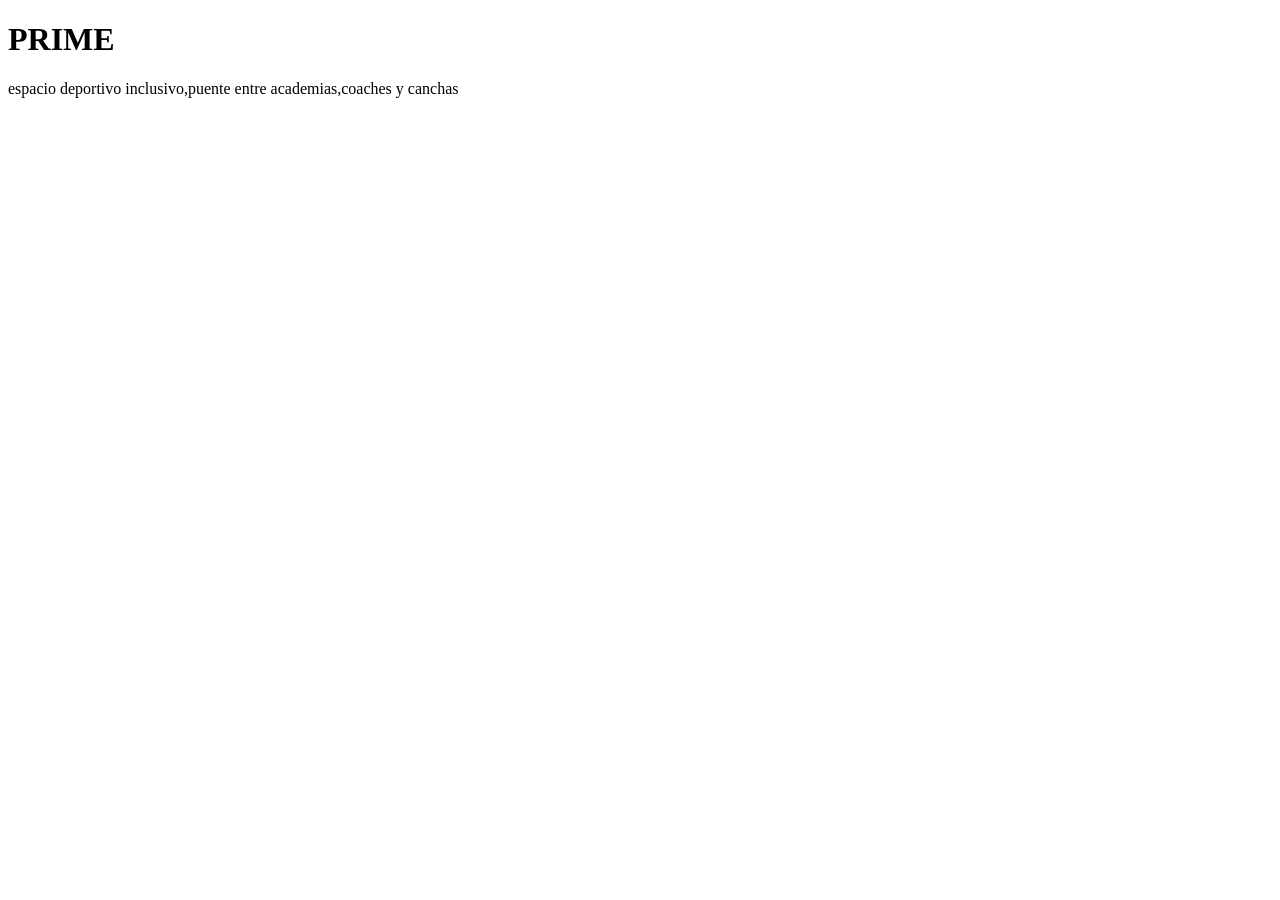
==== index.html @ de61f991 "Add files via upload" ====
<!DOCTYPE html>
<html lang="es">
    <head>
        <meta charset="UTF-8">
        <meta name="viewport" content="width=device-width.initial-escale=1.0">
        <title>PRIME </title>
        
    </head>
    <body>
        <h1>PRIME</h1>
        <p>espacio deportivo inclusivo,puente entre academias,coaches y canchas</p>
    </body>
</html>
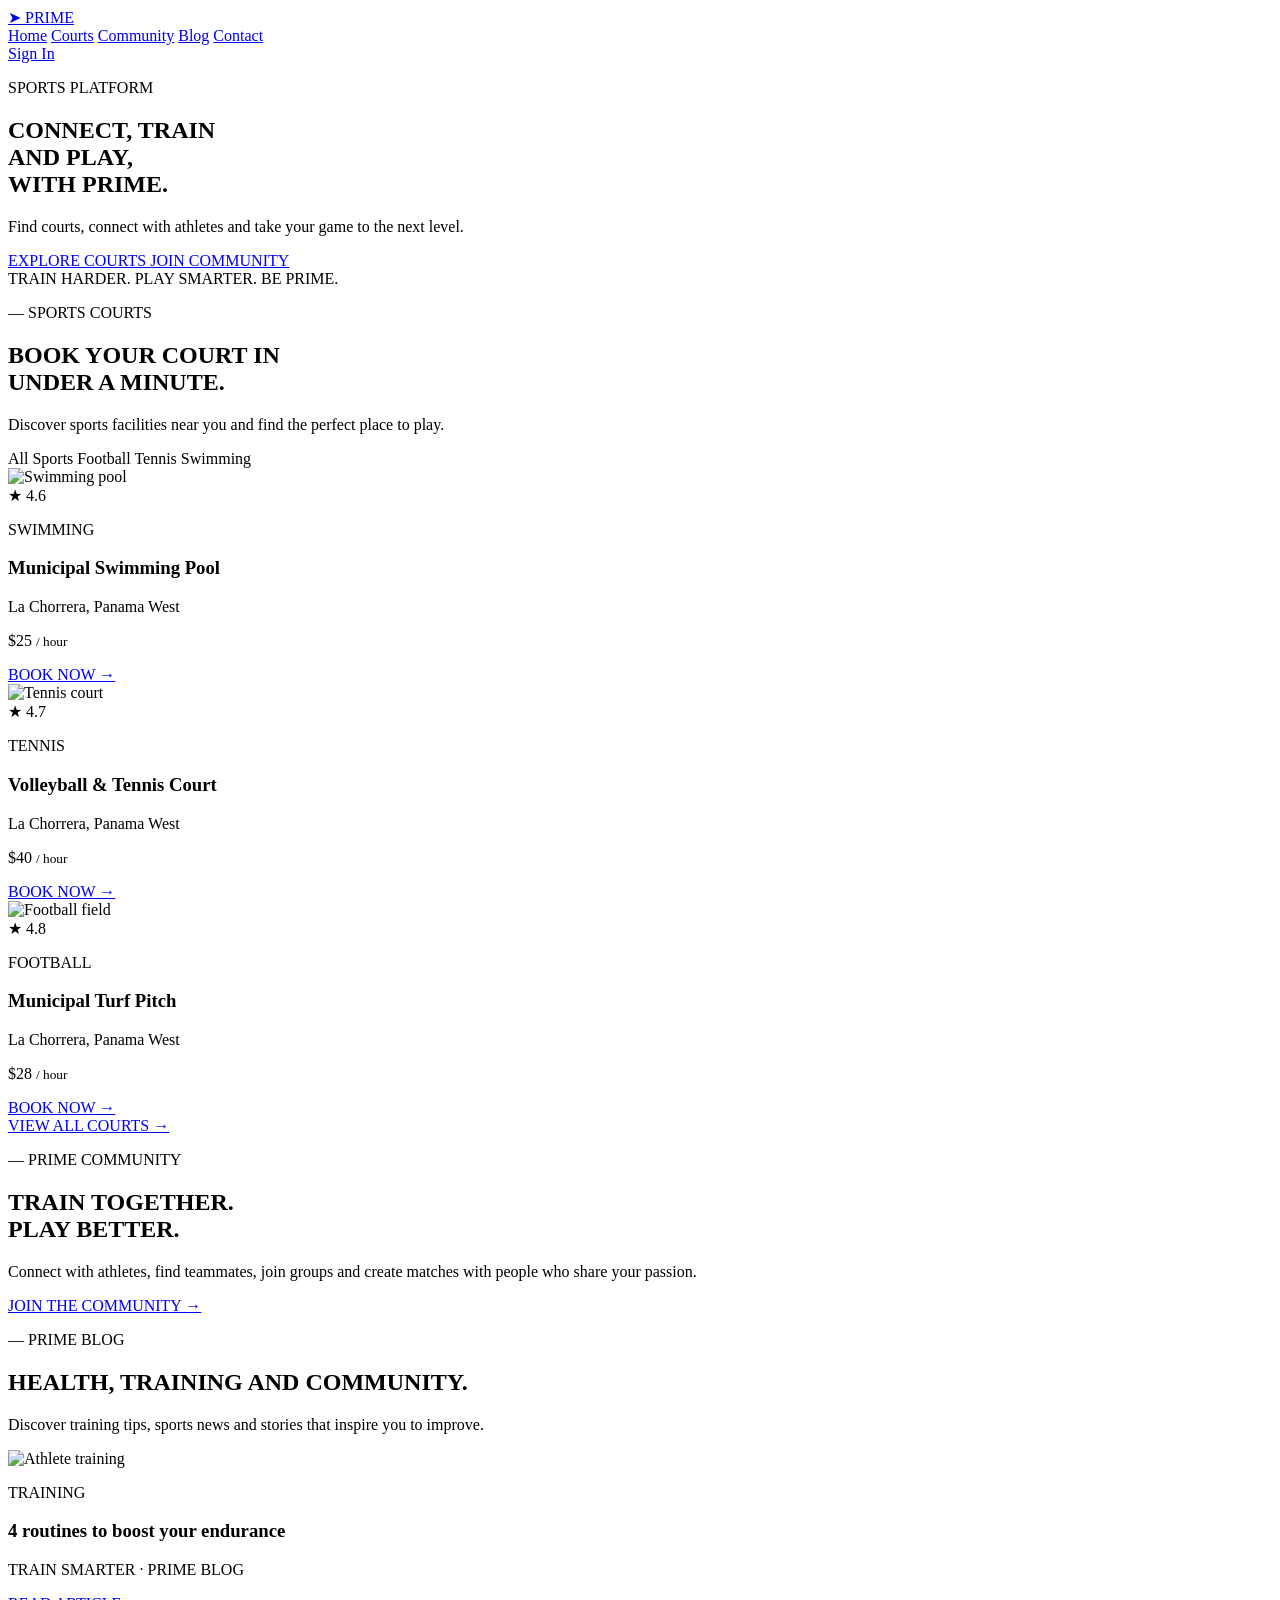
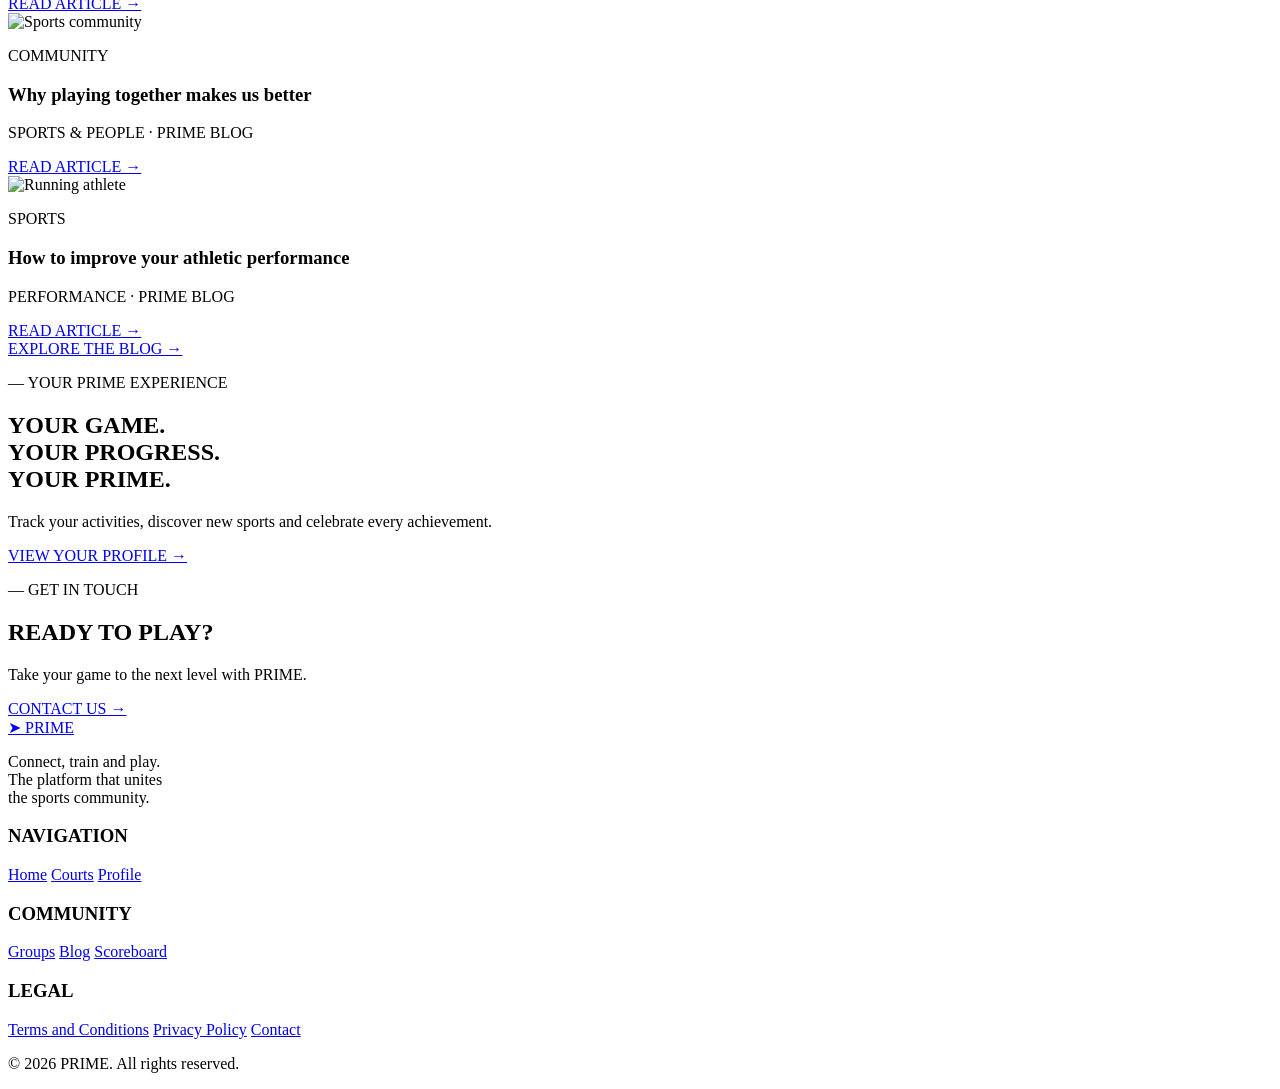
==== commit 1de630ff: "si nosre" ====
--- a/index.html
+++ b/index.html
@@ -1,13 +1,296 @@
+
 <!DOCTYPE html>
-<html lang="es">
-    <head>
-        <meta charset="UTF-8">
-        <meta name="viewport" content="width=device-width.initial-escale=1.0">
-        <title>PRIME </title>
-        
-    </head>
-    <body>
-        <h1>PRIME</h1>
-        <p>espacio deportivo inclusivo,puente entre academias,coaches y canchas</p>
-    </body>
-</html>+<html lang="en">
+<head>
+    <meta charset="UTF-8">
+    <meta name="viewport" content="width=device-width, initial-scale=1.0">
+    <title>PRIME | Sports Platform</title>
+    <link rel="stylesheet" href="styles.css">
+</head>
+
+<body>
+
+    <!-- HEADER -->
+    <header class="header">
+        <a href="#home" class="logo">
+            <span class="logo-symbol">➤</span>
+            PRIME
+        </a>
+
+        <nav class="navigation">
+            <a href="#home" class="active">Home</a>
+            <a href="#courts">Courts</a>
+            <a href="#community">Community</a>
+            <a href="#blog">Blog</a>
+            <a href="#contact">Contact</a>
+        </nav>
+
+        <a href="signin.html" class="signin">Sign In</a>
+    </header>
+
+    <main>
+
+        <!-- HERO -->
+        <section class="hero" id="home">
+            <div class="hero-content">
+
+                <p class="eyebrow">SPORTS PLATFORM</p>
+
+                <h1>
+                    CONNECT, TRAIN<br>
+                    AND PLAY,<br>
+                    WITH <span>PRIME.</span>
+                </h1>
+
+                <p class="hero-description">
+                    Find courts, connect with athletes and take
+                    your game to the next level.
+                </p>
+
+                <div class="hero-buttons">
+                    <a href="#courts" class="button orange-button">
+                        EXPLORE COURTS
+                    </a>
+
+                    <a href="#community" class="button outline-button">
+                        JOIN COMMUNITY
+                    </a>
+                </div>
+
+            </div>
+
+            <div class="hero-bottom">
+                <span>TRAIN HARDER.</span>
+                <span>PLAY SMARTER.</span>
+                <span>BE PRIME.</span>
+            </div>
+        </section>
+
+        <!-- COURTS -->
+        <section class="courts section" id="courts">
+
+            <div class="section-heading">
+                <p class="eyebrow">— SPORTS COURTS</p>
+                <h2>BOOK YOUR COURT IN<br>UNDER A MINUTE.</h2>
+                <p class="section-description">
+                    Discover sports facilities near you and find
+                    the perfect place to play.
+                </p>
+            </div>
+
+            <div class="filter">
+                <span>All Sports</span>
+                <span>Football</span>
+                <span>Tennis</span>
+                <span>Swimming</span>
+            </div>
+
+            <div class="court-grid">
+
+                <article class="court-card">
+                    <img
+                        src="https://images.unsplash.com/photo-1530549387789-4c1017266635?w=700"
+                        alt="Swimming pool">
+                    <div class="court-info">
+                        <span class="rating">★ 4.6</span>
+                        <p class="category">SWIMMING</p>
+                        <h3>Municipal Swimming Pool</h3>
+                        <p class="location">La Chorrera, Panama West</p>
+                        <p class="price">$25 <small>/ hour</small></p>
+                        <a href="#contact" class="card-button">BOOK NOW →</a>
+                    </div>
+                </article>
+
+                <article class="court-card">
+                    <img
+                        src="https://images.unsplash.com/photo-1622279457486-62dcc4a431d6?w=700"
+                        alt="Tennis court">
+                    <div class="court-info">
+                        <span class="rating">★ 4.7</span>
+                        <p class="category">TENNIS</p>
+                        <h3>Volleyball & Tennis Court</h3>
+                        <p class="location">La Chorrera, Panama West</p>
+                        <p class="price">$40 <small>/ hour</small></p>
+                        <a href="#contact" class="card-button">BOOK NOW →</a>
+                    </div>
+                </article>
+
+                <article class="court-card">
+                    <img
+                        src="https://images.unsplash.com/photo-1522778119026-d647f0596c20?w=700"
+                        alt="Football field">
+                    <div class="court-info">
+                        <span class="rating">★ 4.8</span>
+                        <p class="category">FOOTBALL</p>
+                        <h3>Municipal Turf Pitch</h3>
+                        <p class="location">La Chorrera, Panama West</p>
+                        <p class="price">$28 <small>/ hour</small></p>
+                        <a href="#contact" class="card-button">BOOK NOW →</a>
+                    </div>
+                </article>
+
+            </div>
+
+            <div class="center-button">
+                <a href="courts.html" class="button dark-button">
+                    VIEW ALL COURTS →
+                </a>
+            </div>
+
+        </section>
+
+        <!-- COMMUNITY -->
+        <section class="community" id="community">
+            <div class="community-content">
+                <p class="eyebrow">— PRIME COMMUNITY</p>
+
+                <h2>TRAIN TOGETHER.<br>
+                    <span>PLAY BETTER.</span>
+                </h2>
+
+                <p>
+                    Connect with athletes, find teammates,
+                    join groups and create matches with
+                    people who share your passion.
+                </p>
+
+                <a href="community.html" class="button orange-button">
+                    JOIN THE COMMUNITY →
+                </a>
+            </div>
+        </section>
+
+        <!-- BLOG -->
+        <section class="blog section" id="blog">
+
+            <div class="section-heading blog-heading">
+                <p class="eyebrow">— PRIME BLOG</p>
+                <h2>HEALTH, TRAINING AND COMMUNITY.</h2>
+                <p class="section-description">
+                    Discover training tips, sports news and
+                    stories that inspire you to improve.
+                </p>
+            </div>
+
+            <div class="blog-grid">
+
+                <article class="blog-card">
+                    <img
+                        src="https://images.unsplash.com/photo-1517836357463-d25dfeac3438?w=800"
+                        alt="Athlete training">
+                    <div class="blog-info">
+                        <p class="category">TRAINING</p>
+                        <h3>4 routines to boost your endurance</h3>
+                        <p class="blog-date">TRAIN SMARTER · PRIME BLOG</p>
+                        <a href="blog.html">READ ARTICLE →</a>
+                    </div>
+                </article>
+
+                <article class="blog-card">
+                    <img
+                        src="https://images.unsplash.com/photo-1529156069898-49953e39b3ac?w=800"
+                        alt="Sports community">
+                    <div class="blog-info">
+                        <p class="category">COMMUNITY</p>
+                        <h3>Why playing together makes us better</h3>
+                        <p class="blog-date">SPORTS & PEOPLE · PRIME BLOG</p>
+                        <a href="blog.html">READ ARTICLE →</a>
+                    </div>
+                </article>
+
+                <article class="blog-card">
+                    <img
+                        src="https://images.unsplash.com/photo-1461896836934-ffe607ba8211?w=800"
+                        alt="Running athlete">
+                    <div class="blog-info">
+                        <p class="category">SPORTS</p>
+                        <h3>How to improve your athletic performance</h3>
+                        <p class="blog-date">PERFORMANCE · PRIME BLOG</p>
+                        <a href="blog.html">READ ARTICLE →</a>
+                    </div>
+                </article>
+
+            </div>
+
+            <div class="center-button">
+                <a href="blog.html" class="button dark-button">
+                    EXPLORE THE BLOG →
+                </a>
+            </div>
+
+        </section>
+
+        <!-- PROFILE / CALL TO ACTION -->
+        <section class="profile">
+            <div class="profile-content">
+                <p class="eyebrow">— YOUR PRIME EXPERIENCE</p>
+                <h2>YOUR GAME.<br>
+                    YOUR PROGRESS.<br>
+                    <span>YOUR PRIME.</span>
+                </h2>
+                <p>
+                    Track your activities, discover new sports
+                    and celebrate every achievement.
+                </p>
+                <a href="profile.html" class="button orange-button">
+                    VIEW YOUR PROFILE →
+                </a>
+            </div>
+        </section>
+
+        <!-- CONTACT -->
+        <section class="contact section" id="contact">
+            <p class="eyebrow">— GET IN TOUCH</p>
+            <h2>READY TO PLAY?</h2>
+            <p>Take your game to the next level with PRIME.</p>
+            <a href="contact.html" class="button orange-button">
+                CONTACT US →
+            </a>
+        </section>
+
+    </main>
+
+    <!-- FOOTER -->
+    <footer class="footer">
+
+        <div class="footer-brand">
+            <a href="#home" class="logo">
+                <span class="logo-symbol">➤</span>
+                PRIME
+            </a>
+            <p>
+                Connect, train and play.<br>
+                The platform that unites<br>
+                the sports community.
+            </p>
+        </div>
+
+        <div class="footer-links">
+            <h3>NAVIGATION</h3>
+            <a href="#home">Home</a>
+            <a href="courts.html">Courts</a>
+            <a href="profile.html">Profile</a>
+        </div>
+
+        <div class="footer-links">
+            <h3>COMMUNITY</h3>
+            <a href="community.html">Groups</a>
+            <a href="blog.html">Blog</a>
+            <a href="scoreboard.html">Scoreboard</a>
+        </div>
+
+        <div class="footer-links">
+            <h3>LEGAL</h3>
+            <a href="#">Terms and Conditions</a>
+            <a href="#">Privacy Policy</a>
+            <a href="contact.html">Contact</a>
+        </div>
+
+        <div class="footer-bottom">
+            <p>© 2026 PRIME. All rights reserved.</p>
+        </div>
+
+    </footer>
+
+</body>
+</html>
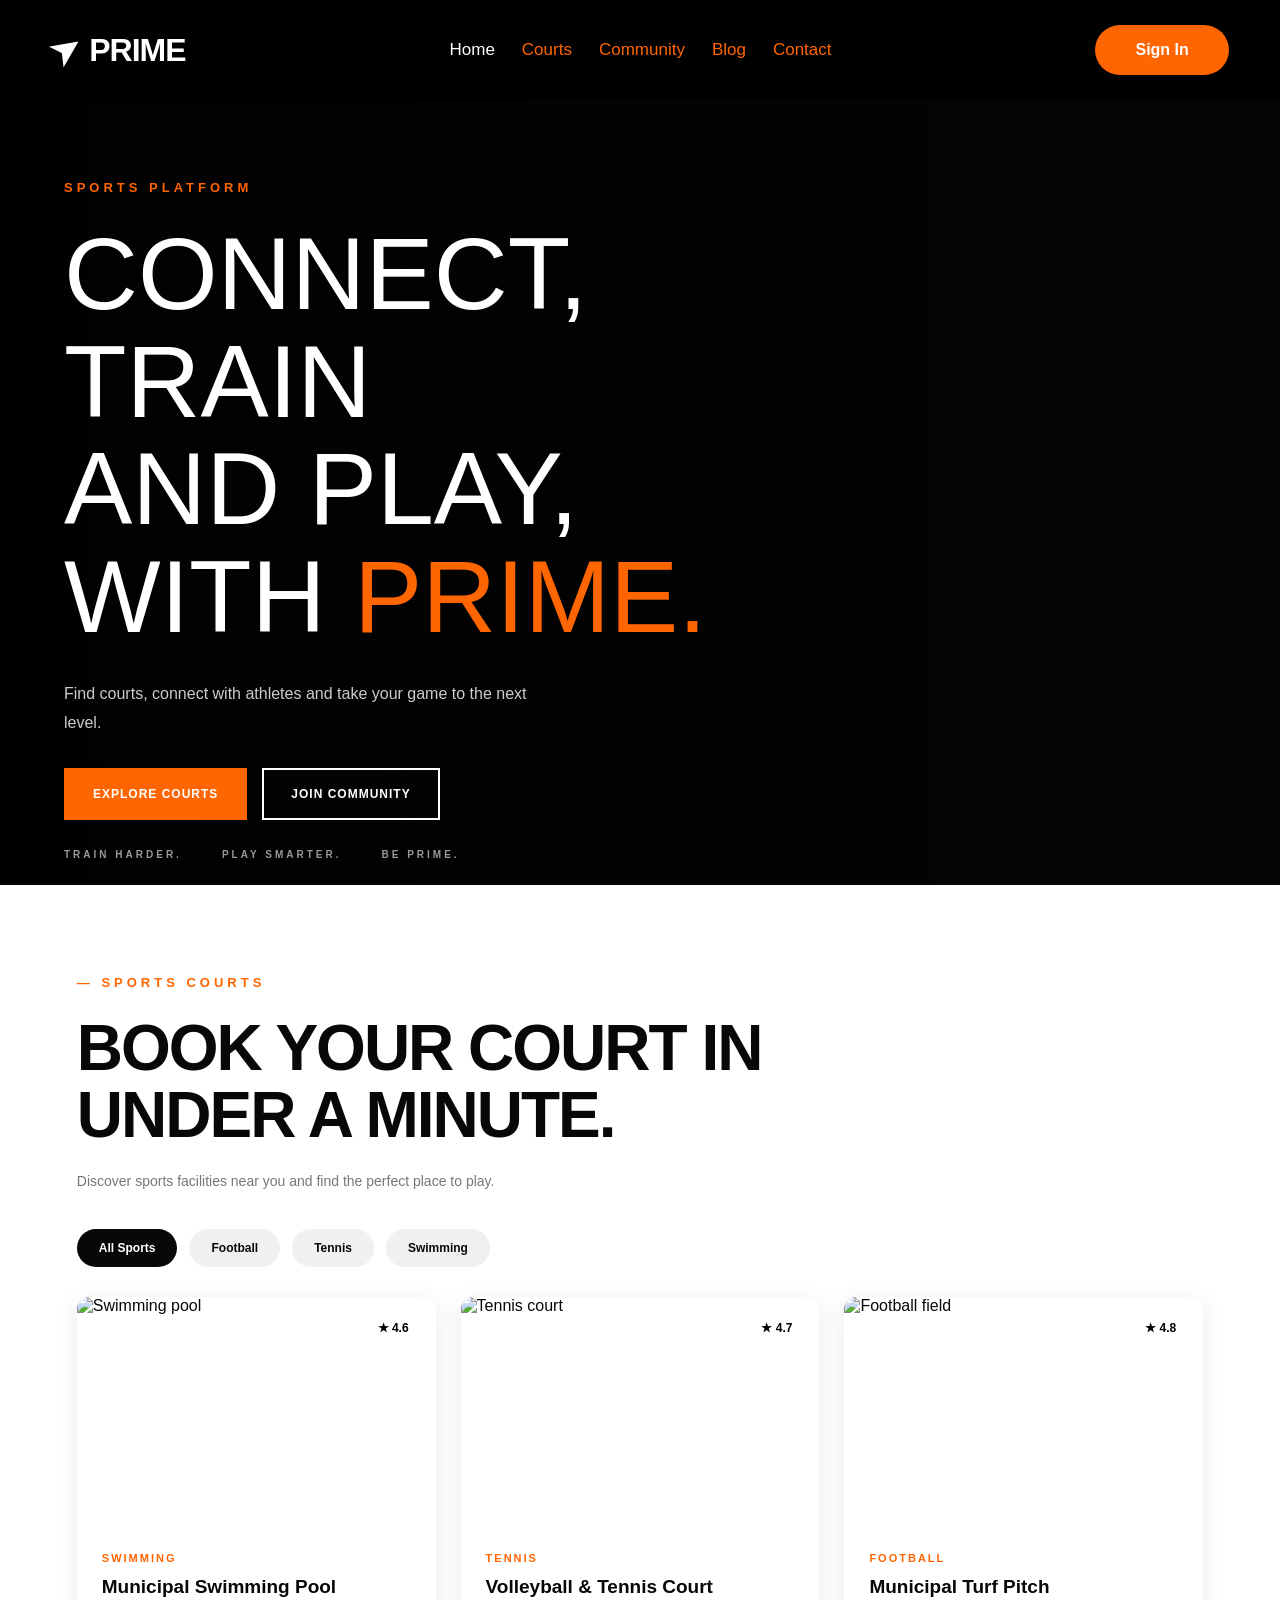
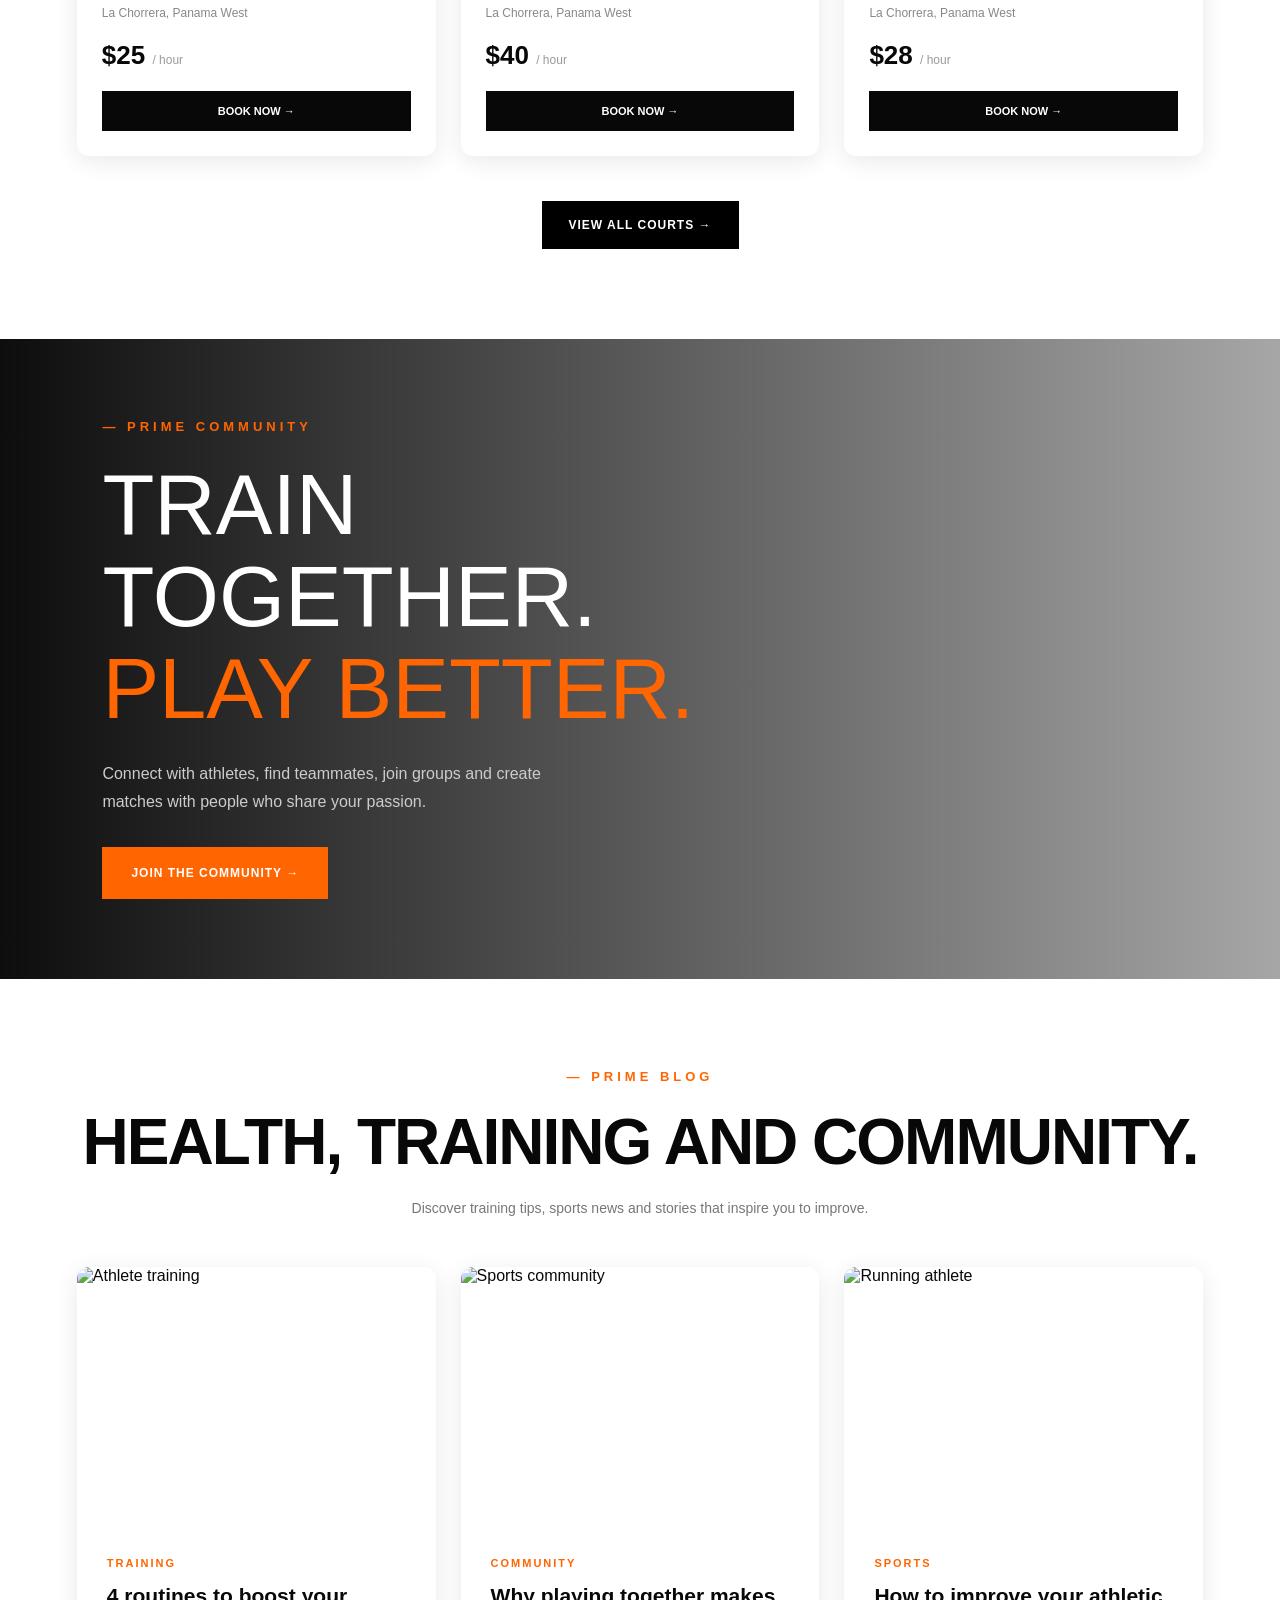
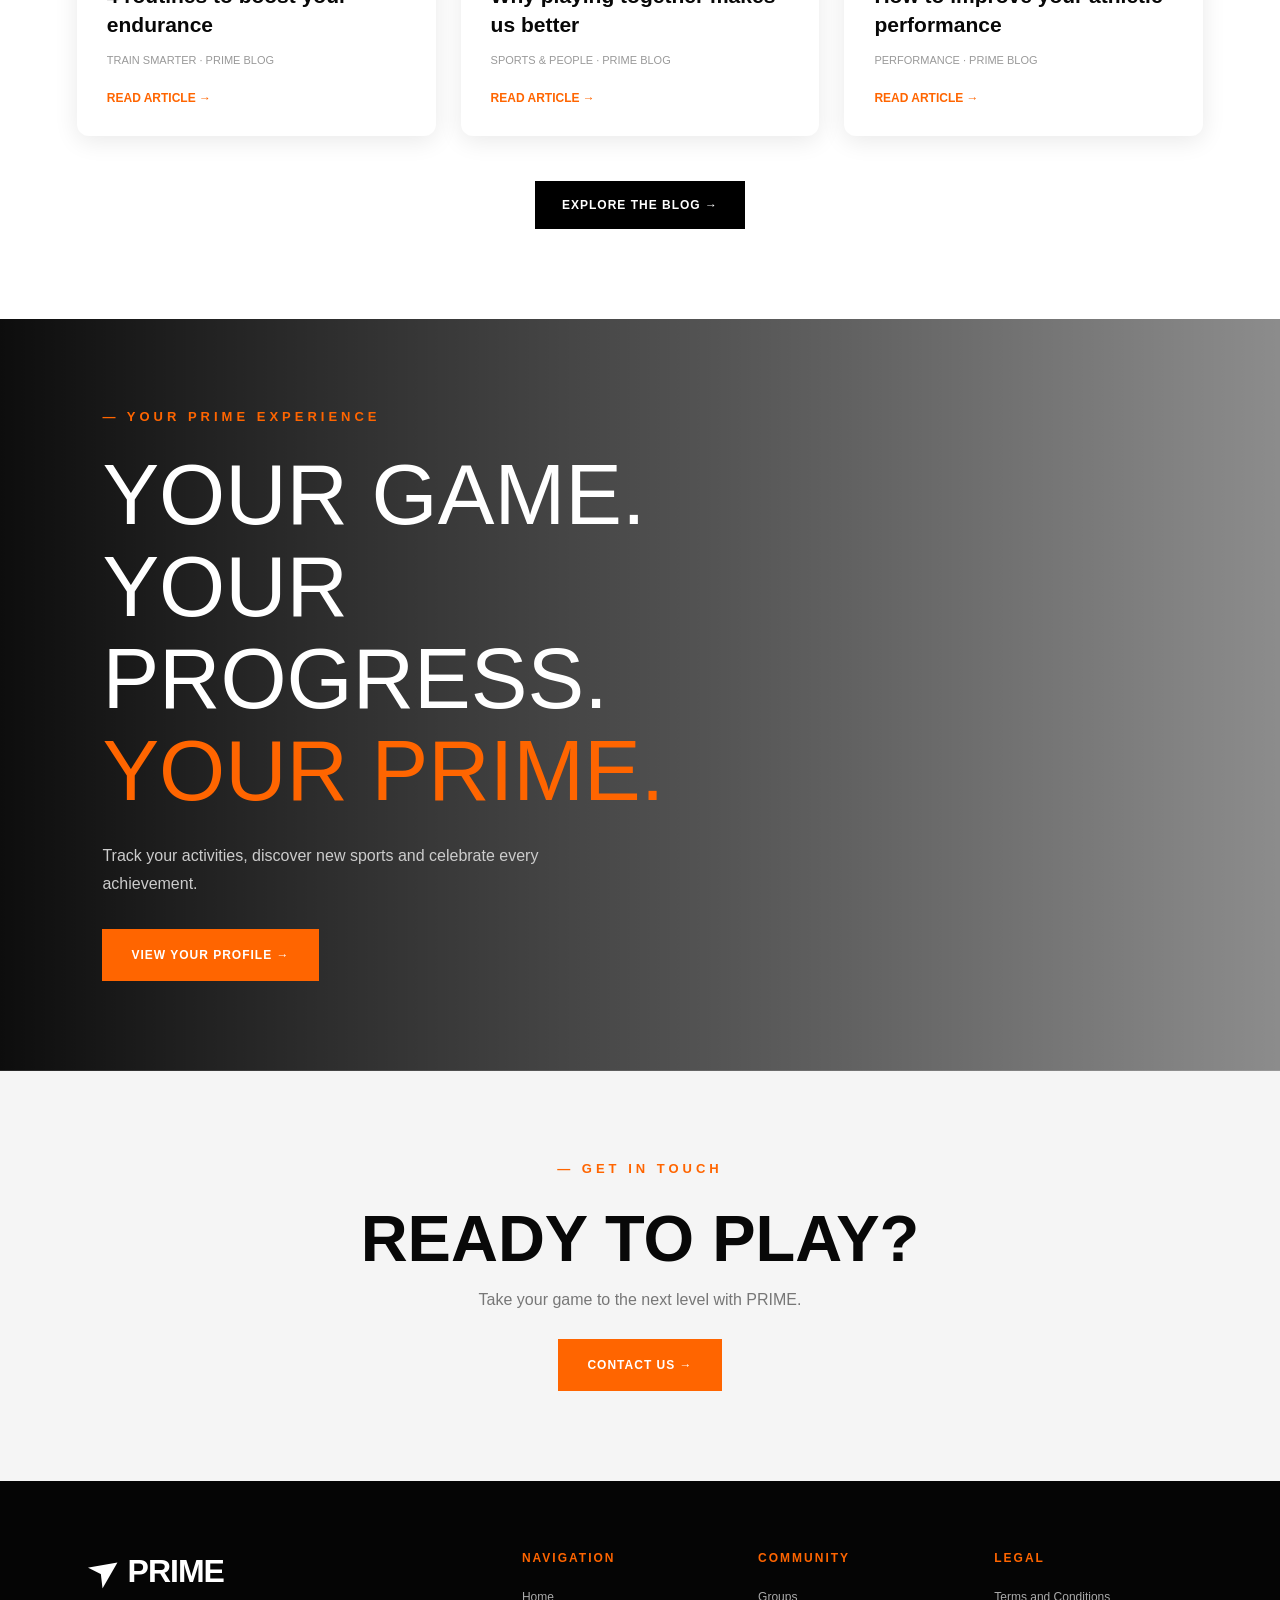
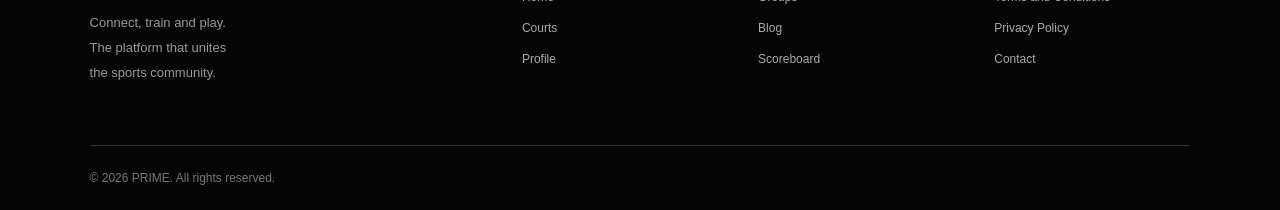
==== commit 9cf9b0d2: "si no" ====
--- a/index.html
+++ b/index.html
@@ -5,7 +5,7 @@
     <meta charset="UTF-8">
     <meta name="viewport" content="width=device-width, initial-scale=1.0">
     <title>PRIME | Sports Platform</title>
-    <link rel="stylesheet" href="styles.css">
+    <link rel="stylesheet" href="style.css">
 </head>
 
 <body>
--- a/style.css
+++ b/style.css
@@ -0,0 +1,672 @@
+
+/* =========================
+   PRIME SPORTS PLATFORM
+========================= */
+
+@import url('https://fonts.googleapis.com/css2?family=Anton&family=Montserrat:wght@400;500;600;700;800;900&display=swap');
+
+:root {
+    --orange: #ff6500;
+    --black: #080808;
+    --white: #ffffff;
+    --gray: #777777;
+}
+
+* {
+    margin: 0;
+    padding: 0;
+    box-sizing: border-box;
+}
+
+html {
+    scroll-behavior: smooth;
+}
+
+body {
+    font-family: 'Montserrat', sans-serif;
+    background: white;
+    color: var(--black);
+    overflow-x: hidden;
+}
+
+a {
+    text-decoration: none;
+}
+
+/* HEADER */
+
+.header {
+    width: 100%;
+    min-height: 100px;
+    background: #000;
+    display: flex;
+    align-items: center;
+    justify-content: space-between;
+    padding: 20px 4%;
+    gap: 25px;
+    position: relative;
+    z-index: 10;
+}
+
+.logo {
+    color: white;
+    font-size: 32px;
+    font-weight: 900;
+    display: flex;
+    align-items: center;
+    gap: 10px;
+    letter-spacing: -1px;
+    white-space: nowrap;
+}
+
+.logo-symbol {
+    color: white;
+    font-size: 35px;
+    transform: rotate(-35deg);
+}
+
+.navigation {
+    display: flex;
+    align-items: center;
+    gap: 27px;
+}
+
+.navigation a {
+    color: var(--orange);
+    font-size: 17px;
+    font-weight: 500;
+    transition: 0.3s;
+}
+
+.navigation a:hover,
+.navigation a.active {
+    color: white;
+}
+
+.signin {
+    background: var(--orange);
+    color: white;
+    padding: 16px 40px;
+    border-radius: 40px;
+    font-weight: 700;
+    transition: 0.3s;
+    white-space: nowrap;
+}
+
+.signin:hover {
+    background: white;
+    color: black;
+}
+
+/* HERO */
+
+.hero {
+    min-height: 720px;
+    background:
+        linear-gradient(
+            90deg,
+            rgba(0,0,0,0.94),
+            rgba(0,0,0,0.72)
+        ),
+        url('https://images.unsplash.com/photo-1461896836934-ffe607ba8211?w=1800');
+    background-position: center;
+    background-size: cover;
+    background-color: #101010;
+    color: white;
+    display: flex;
+    flex-direction: column;
+    justify-content: center;
+    padding: 80px 5% 65px;
+    position: relative;
+}
+
+.hero-content {
+    max-width: 850px;
+}
+
+.eyebrow {
+    color: var(--orange);
+    font-size: 13px;
+    font-weight: 800;
+    letter-spacing: 4px;
+    margin-bottom: 25px;
+}
+
+.hero h1 {
+    font-family: 'Anton', sans-serif;
+    font-size: clamp(65px, 8vw, 115px);
+    line-height: 1.05;
+    font-weight: 400;
+    letter-spacing: 0;
+    margin-bottom: 30px;
+}
+
+.hero h1 span,
+.community h2 span,
+.profile h2 span {
+    color: var(--orange);
+}
+
+.hero-description {
+    max-width: 470px;
+    color: #cccccc;
+    font-size: 16px;
+    line-height: 1.8;
+    margin-bottom: 30px;
+}
+
+.hero-buttons {
+    display: flex;
+    gap: 15px;
+    flex-wrap: wrap;
+}
+
+.button {
+    display: inline-block;
+    padding: 17px 27px;
+    font-size: 12px;
+    font-weight: 800;
+    letter-spacing: 1px;
+    transition: 0.3s;
+}
+
+.orange-button {
+    background: var(--orange);
+    color: white;
+    border: 2px solid var(--orange);
+}
+
+.orange-button:hover {
+    background: white;
+    color: black;
+    border-color: white;
+}
+
+.outline-button {
+    background: transparent;
+    color: white;
+    border: 2px solid white;
+}
+
+.outline-button:hover {
+    background: white;
+    color: black;
+}
+
+.hero-bottom {
+    display: flex;
+    gap: 40px;
+    flex-wrap: wrap;
+    position: absolute;
+    bottom: 25px;
+    left: 5%;
+    color: #999;
+    font-size: 10px;
+    font-weight: 800;
+    letter-spacing: 3px;
+}
+
+/* GENERAL SECTIONS */
+
+.section {
+    padding: 90px 6%;
+}
+
+.section-heading {
+    margin-bottom: 35px;
+}
+
+.section-heading h2 {
+    font-size: clamp(35px, 5vw, 65px);
+    font-weight: 900;
+    line-height: 1.05;
+    letter-spacing: -2px;
+    margin-bottom: 20px;
+}
+
+.section-description {
+    color: var(--gray);
+    font-size: 14px;
+    line-height: 1.8;
+    max-width: 550px;
+}
+
+/* COURTS */
+
+.courts {
+    background: #fff;
+}
+
+.filter {
+    display: flex;
+    gap: 12px;
+    flex-wrap: wrap;
+    margin-bottom: 30px;
+}
+
+.filter span {
+    padding: 12px 22px;
+    background: #f0f0f0;
+    border-radius: 30px;
+    font-size: 12px;
+    font-weight: 700;
+    cursor: pointer;
+}
+
+.filter span:first-child {
+    background: var(--black);
+    color: white;
+}
+
+.court-grid {
+    display: grid;
+    grid-template-columns: repeat(3, 1fr);
+    gap: 25px;
+}
+
+.court-card {
+    position: relative;
+    background: white;
+    border-radius: 12px;
+    overflow: hidden;
+    box-shadow: 0 5px 25px rgba(0,0,0,0.09);
+    transition: 0.3s;
+}
+
+.court-card:hover {
+    transform: translateY(-7px);
+    box-shadow: 0 12px 30px rgba(0,0,0,0.15);
+}
+
+.court-card img {
+    width: 100%;
+    height: 230px;
+    object-fit: cover;
+    display: block;
+}
+
+.court-info {
+    padding: 25px;
+    position: relative;
+}
+
+.rating {
+    position: absolute;
+    top: -215px;
+    right: 15px;
+    background: white;
+    color: black;
+    padding: 9px 12px;
+    border-radius: 7px;
+    font-size: 12px;
+    font-weight: 800;
+}
+
+.category {
+    color: var(--orange);
+    font-size: 11px;
+    font-weight: 900;
+    letter-spacing: 2px;
+    margin-bottom: 12px;
+}
+
+.court-info h3 {
+    font-size: 19px;
+    margin-bottom: 8px;
+}
+
+.location {
+    color: #888;
+    font-size: 12px;
+    margin-bottom: 20px;
+}
+
+.price {
+    font-size: 26px;
+    font-weight: 900;
+    margin-bottom: 20px;
+}
+
+.price small {
+    color: #999;
+    font-size: 12px;
+    font-weight: 400;
+}
+
+.card-button {
+    display: block;
+    text-align: center;
+    background: var(--black);
+    color: white;
+    padding: 14px;
+    font-size: 11px;
+    font-weight: 800;
+    transition: 0.3s;
+}
+
+.card-button:hover {
+    background: var(--orange);
+}
+
+.center-button {
+    text-align: center;
+    margin-top: 45px;
+}
+
+.dark-button {
+    background: black;
+    color: white;
+}
+
+.dark-button:hover {
+    background: var(--orange);
+}
+
+/* COMMUNITY */
+
+.community {
+    min-height: 550px;
+    display: flex;
+    align-items: center;
+    padding: 80px 8%;
+    color: white;
+    background:
+        linear-gradient(90deg, rgba(0,0,0,0.95), rgba(0,0,0,0.35)),
+        url('https://images.unsplash.com/photo-1529156069898-49953e39b3ac?w=1600');
+    background-position: center;
+    background-size: cover;
+}
+
+.community-content {
+    max-width: 600px;
+}
+
+.community h2,
+.profile h2 {
+    font-family: 'Anton', sans-serif;
+    font-size: clamp(50px, 7vw, 85px);
+    font-weight: 400;
+    line-height: 1.08;
+    margin-bottom: 25px;
+}
+
+.community-content > p:not(.eyebrow),
+.profile-content > p:not(.eyebrow) {
+    color: #cccccc;
+    line-height: 1.8;
+    max-width: 480px;
+    margin-bottom: 30px;
+}
+
+/* BLOG */
+
+.blog {
+    background: white;
+}
+
+.blog-heading {
+    text-align: center;
+}
+
+.blog-heading .eyebrow {
+    text-align: center;
+}
+
+.blog-heading .section-description {
+    margin: 0 auto;
+}
+
+.blog-grid {
+    display: grid;
+    grid-template-columns: repeat(3, 1fr);
+    gap: 25px;
+    margin-top: 45px;
+}
+
+.blog-card {
+    background: white;
+    box-shadow: 0 5px 25px rgba(0,0,0,0.09);
+    border-radius: 12px;
+    overflow: hidden;
+    transition: 0.3s;
+}
+
+.blog-card:hover {
+    transform: translateY(-7px);
+}
+
+.blog-card img {
+    width: 100%;
+    height: 260px;
+    object-fit: cover;
+    display: block;
+}
+
+.blog-info {
+    padding: 30px;
+}
+
+.blog-info h3 {
+    font-size: 21px;
+    line-height: 1.4;
+    margin-bottom: 15px;
+}
+
+.blog-date {
+    color: #999;
+    font-size: 11px;
+    margin-bottom: 22px;
+}
+
+.blog-info > a {
+    color: var(--orange);
+    font-size: 12px;
+    font-weight: 900;
+}
+
+/* PROFILE */
+
+.profile {
+    min-height: 550px;
+    padding: 90px 8%;
+    display: flex;
+    align-items: center;
+    color: white;
+    background:
+        linear-gradient(90deg, rgba(0,0,0,0.95), rgba(0,0,0,0.45)),
+        url('https://images.unsplash.com/photo-1534438327276-14e5300c3a48?w=1600');
+    background-size: cover;
+    background-position: center;
+}
+
+.profile-content {
+    max-width: 650px;
+}
+
+/* CONTACT */
+
+.contact {
+    text-align: center;
+    background: #f5f5f5;
+}
+
+.contact h2 {
+    font-size: clamp(40px, 6vw, 65px);
+    font-weight: 900;
+    margin-bottom: 15px;
+}
+
+.contact > p:not(.eyebrow) {
+    color: #777;
+    margin-bottom: 30px;
+}
+
+/* FOOTER */
+
+.footer {
+    background: #050505;
+    color: white;
+    padding: 70px 7% 25px;
+    display: grid;
+    grid-template-columns: 2fr 1fr 1fr 1fr;
+    gap: 40px;
+}
+
+.footer-brand .logo {
+    margin-bottom: 20px;
+}
+
+.footer-brand p {
+    color: #999;
+    font-size: 13px;
+    line-height: 1.9;
+}
+
+.footer-links {
+    display: flex;
+    flex-direction: column;
+    gap: 17px;
+}
+
+.footer-links h3 {
+    color: var(--orange);
+    font-size: 12px;
+    letter-spacing: 2px;
+    margin-bottom: 8px;
+}
+
+.footer-links a {
+    color: #aaa;
+    font-size: 12px;
+    transition: 0.3s;
+}
+
+.footer-links a:hover {
+    color: var(--orange);
+}
+
+.footer-bottom {
+    grid-column: 1 / -1;
+    border-top: 1px solid #333;
+    padding-top: 25px;
+    margin-top: 20px;
+}
+
+.footer-bottom p {
+    color: #777;
+    font-size: 12px;
+}
+
+/* RESPONSIVE */
+
+@media (max-width: 950px) {
+
+    .header {
+        flex-wrap: wrap;
+        justify-content: center;
+    }
+
+    .navigation {
+        justify-content: center;
+        flex-wrap: wrap;
+    }
+
+    .court-grid,
+    .blog-grid {
+        grid-template-columns: repeat(2, 1fr);
+    }
+
+    .footer {
+        grid-template-columns: repeat(2, 1fr);
+    }
+}
+
+@media (max-width: 600px) {
+
+    .header {
+        padding: 20px 5%;
+        flex-direction: column;
+    }
+
+    .navigation {
+        gap: 15px;
+    }
+
+    .navigation a {
+        font-size: 12px;
+    }
+
+    .signin {
+        padding: 12px 35px;
+    }
+
+    .hero {
+        min-height: 620px;
+        padding: 60px 7%;
+    }
+
+    .hero h1 {
+        font-size: 58px;
+    }
+
+    .hero-bottom {
+        gap: 15px;
+        font-size: 8px;
+    }
+
+    .section {
+        padding: 65px 6%;
+    }
+
+    .court-grid,
+    .blog-grid {
+        grid-template-columns: 1fr;
+    }
+
+    .court-card img,
+    .blog-card img {
+        height: 230px;
+    }
+
+    .community,
+    .profile {
+        padding: 70px 7%;
+    }
+
+    .footer {
+        grid-template-columns: 1fr 1fr;
+        padding: 50px 7% 25px;
+        gap: 35px 20px;
+    }
+
+    .footer-brand {
+        grid-column: 1 / -1;
+    }
+}
+
+@media (max-width: 380px) {
+
+    .navigation {
+        gap: 10px;
+    }
+
+    .navigation a {
+        font-size: 10px;
+    }
+
+    .hero h1 {
+        font-size: 45px;
+    }
+
+    .footer {
+        grid-template-columns: 1fr;
+    }
+
+    .footer-brand {
+        grid-column: auto;
+    }
+
+    .footer-bottom {
+        grid-column: auto;
+    }
+}
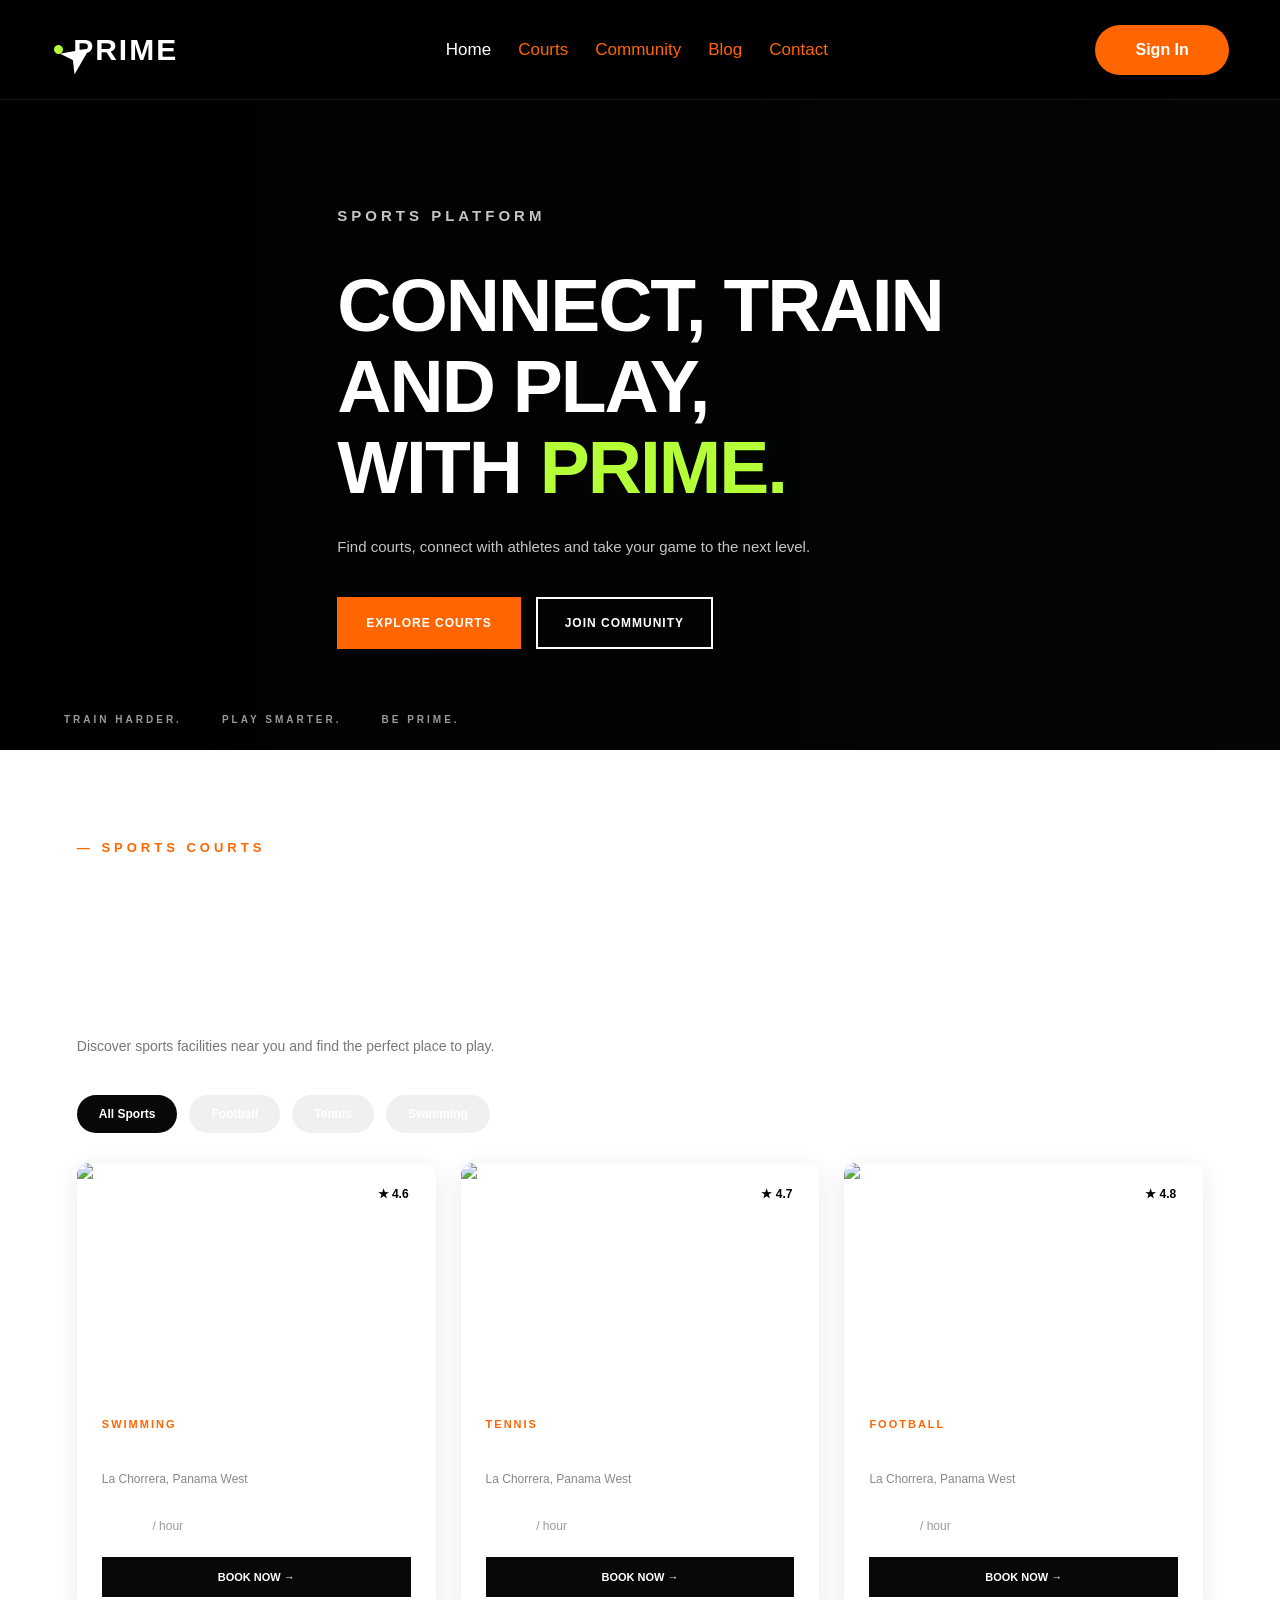
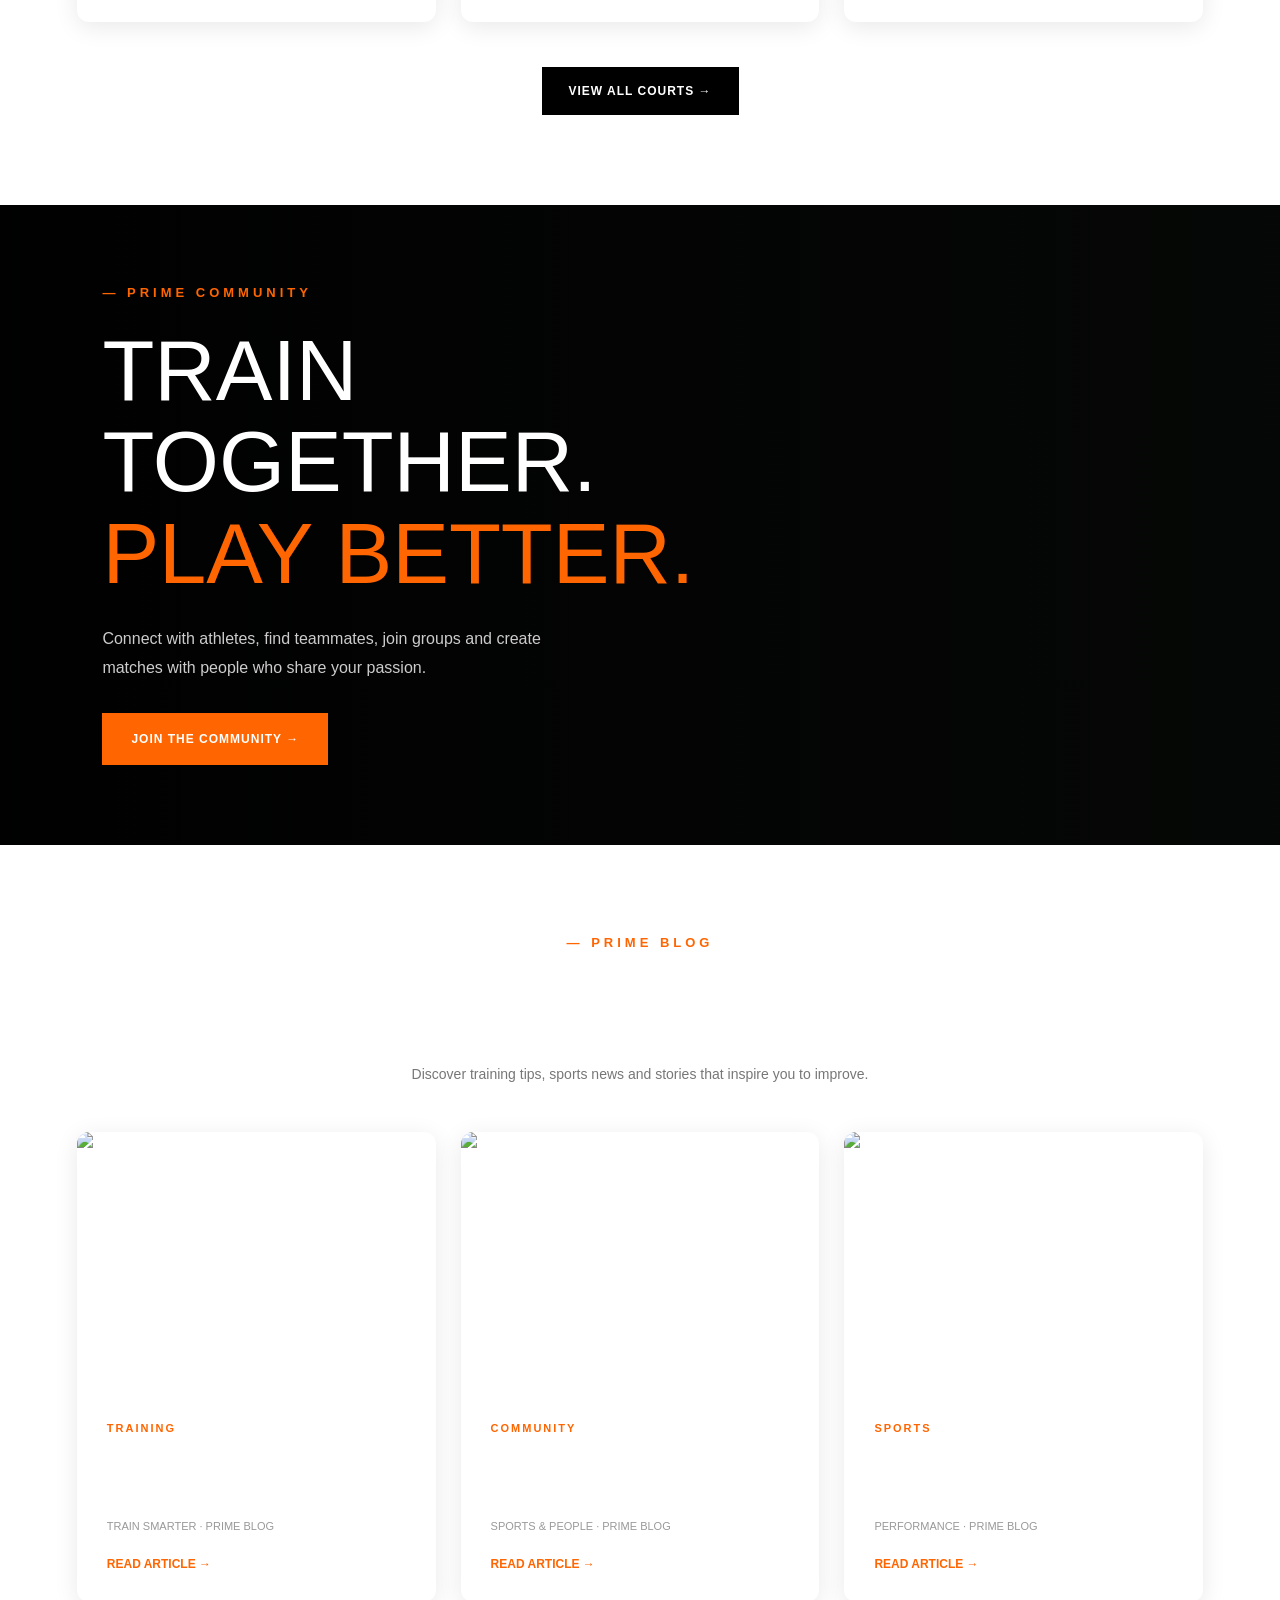
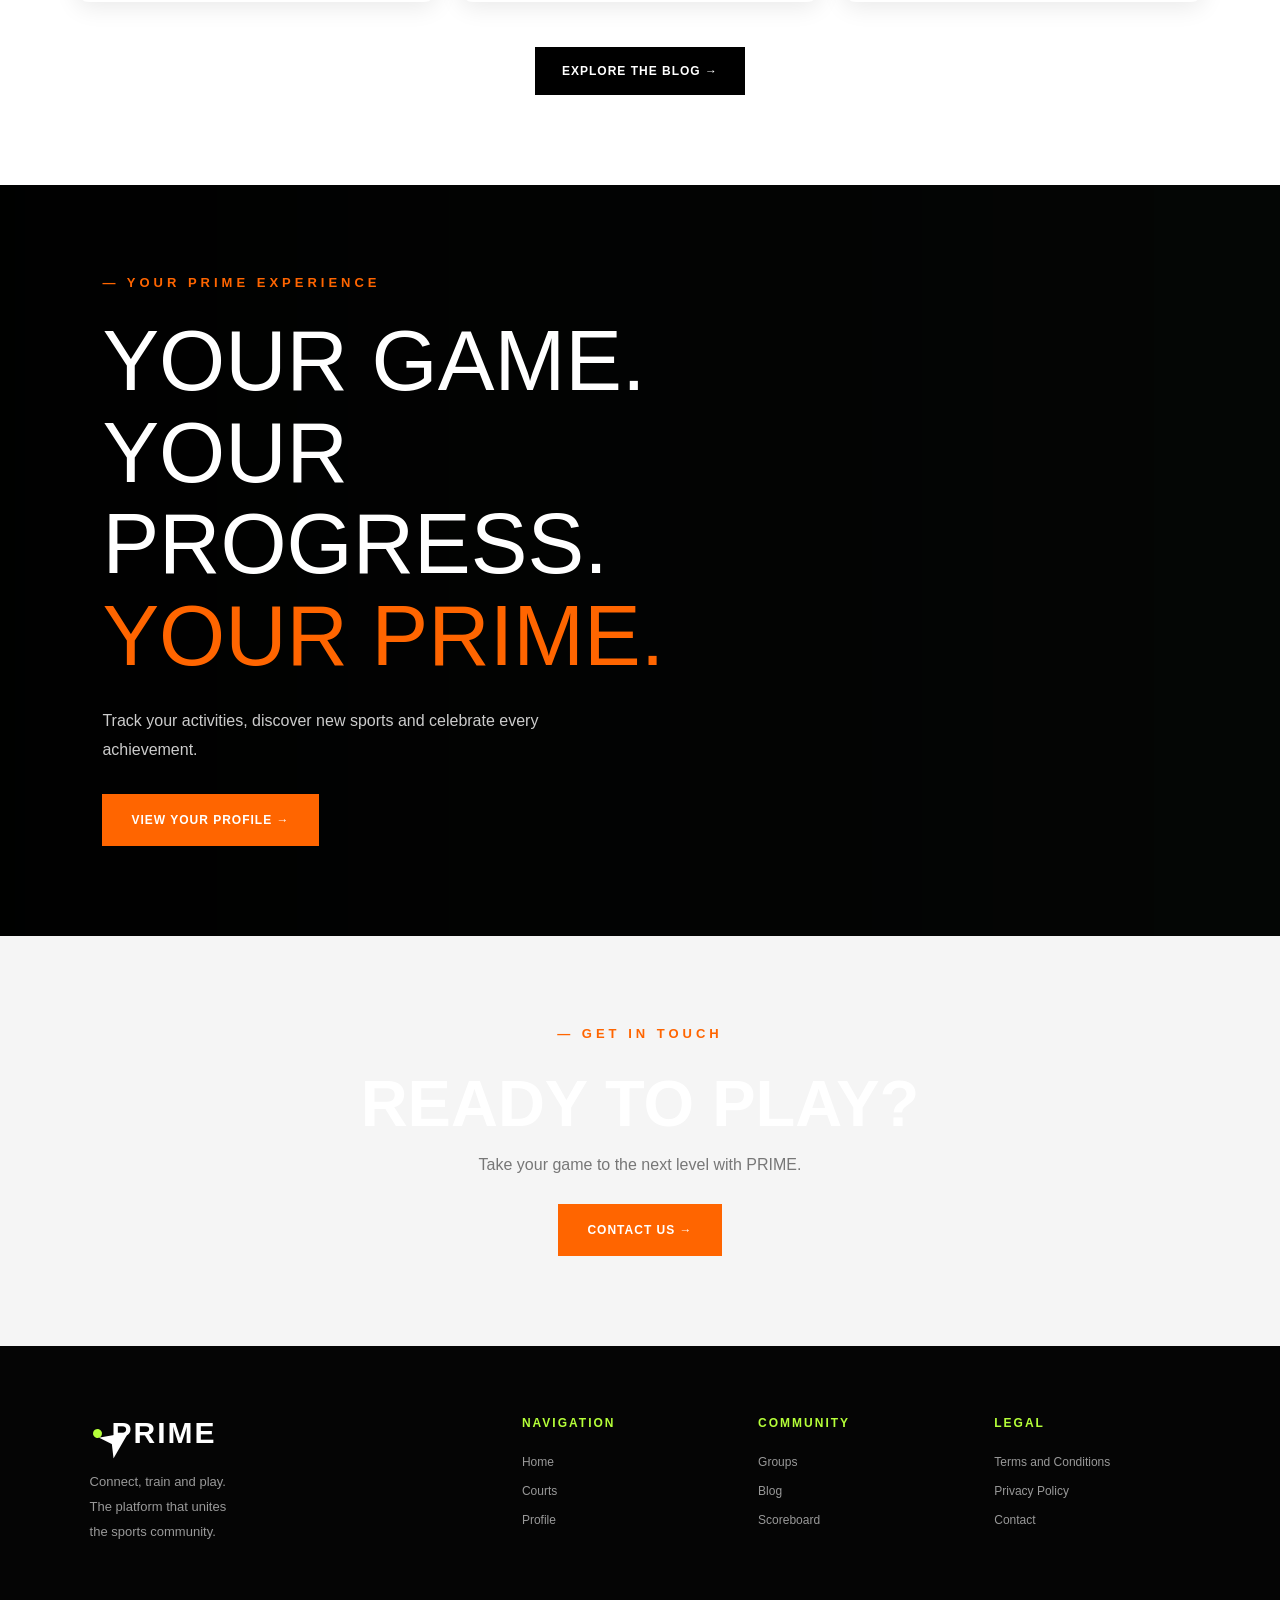
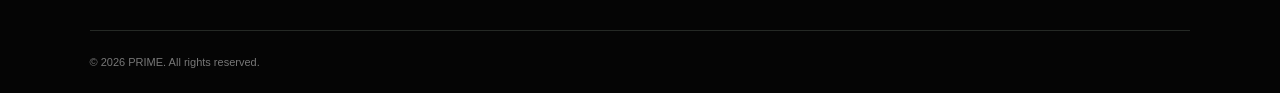
==== commit 30d96747: "Add Css.css for additional styling Added a new stylesheet 'Css.css' for additional styling." ====
--- a/index.html
+++ b/index.html
@@ -6,6 +6,7 @@
     <meta name="viewport" content="width=device-width, initial-scale=1.0">
     <title>PRIME | Sports Platform</title>
     <link rel="stylesheet" href="style.css">
+    <link rel="stylesheet" href="Css.css">
 </head>
 
 <body>
--- a/Css.css
+++ b/Css.css
@@ -0,0 +1,415 @@
+
+/* =========================
+   PRIME - SPORTS PLATFORM
+========================= */
+
+@import url('https://fonts.googleapis.com/css2?family=Montserrat:wght@400;500;600;700;800;900&display=swap');
+
+* {
+    margin: 0;
+    padding: 0;
+    box-sizing: border-box;
+}
+
+html {
+    scroll-behavior: smooth;
+}
+
+body {
+    font-family: 'Montserrat', sans-serif;
+    background: #080b09;
+    color: #ffffff;
+    overflow-x: hidden;
+}
+
+/* =========================
+   HEADER
+========================= */
+
+header {
+    width: 100%;
+    min-height: 85px;
+    padding: 0 8%;
+    display: flex;
+    align-items: center;
+    justify-content: space-between;
+    background: #080b09;
+    border-bottom: 1px solid rgba(255,255,255,0.08);
+    position: relative;
+    z-index: 10;
+}
+
+.logo {
+    font-size: 30px;
+    font-weight: 900;
+    letter-spacing: 2px;
+    color: white;
+    text-decoration: none;
+}
+
+.logo span,
+.footer-brand span {
+    display: inline-block;
+    width: 9px;
+    height: 9px;
+    background: #b5ff39;
+    border-radius: 50%;
+    margin-left: 3px;
+}
+
+nav {
+    display: flex;
+    gap: 32px;
+}
+
+nav a {
+    text-decoration: none;
+    color: #c5c5c5;
+    font-size: 13px;
+    font-weight: 600;
+    transition: 0.3s;
+}
+
+nav a:hover,
+nav a.active {
+    color: #b5ff39;
+}
+
+.signin-button {
+    text-decoration: none;
+    color: #080b09;
+    background: #b5ff39;
+    padding: 13px 25px;
+    border-radius: 4px;
+    font-size: 12px;
+    font-weight: 800;
+    transition: 0.3s;
+}
+
+.signin-button:hover {
+    background: white;
+    transform: translateY(-3px);
+}
+
+/* =========================
+   HERO
+========================= */
+
+.hero {
+    min-height: 650px;
+    display: flex;
+    align-items: center;
+    padding: 80px 10%;
+    background:
+        linear-gradient(90deg, rgba(0,0,0,0.95), rgba(0,0,0,0.55)),
+        url('https://images.unsplash.com/photo-1461896836934-ffe607ba8211?auto=format&fit=crop&w=2000&q=85');
+    background-size: cover;
+    background-position: center;
+}
+
+.hero-content {
+    max-width: 700px;
+}
+
+.hero-label {
+    color: #b5ff39;
+    font-size: 12px;
+    font-weight: 800;
+    letter-spacing: 4px;
+    margin-bottom: 25px;
+}
+
+.hero h1 {
+    font-size: clamp(42px, 6vw, 75px);
+    font-weight: 900;
+    line-height: 1.08;
+    letter-spacing: -2px;
+    margin-bottom: 25px;
+}
+
+.hero h1 span {
+    color: #b5ff39;
+}
+
+.hero p,
+.home-section-content p {
+    color: #c5c5c5;
+    font-size: 15px;
+    line-height: 1.9;
+    max-width: 480px;
+    margin-bottom: 35px;
+}
+
+/* =========================
+   BUTTONS
+========================= */
+
+.hero-buttons {
+    display: flex;
+    flex-wrap: wrap;
+    gap: 15px;
+}
+
+.btn {
+    display: inline-block;
+    padding: 16px 27px;
+    background: #b5ff39;
+    color: #080b09;
+    text-decoration: none;
+    font-size: 11px;
+    font-weight: 900;
+    letter-spacing: 1px;
+    border-radius: 3px;
+    transition: 0.3s;
+}
+
+.btn:hover {
+    background: white;
+    transform: translateY(-4px);
+}
+
+.secondary-btn {
+    background: transparent;
+    color: white;
+    border: 1px solid #b5ff39;
+}
+
+.secondary-btn:hover {
+    background: #b5ff39;
+    color: #080b09;
+}
+
+/* =========================
+   HOME SECTIONS
+========================= */
+
+.home-feature,
+.home-community,
+.home-blog,
+.home-profile {
+    min-height: 480px;
+    padding: 90px 10%;
+    display: flex;
+    align-items: center;
+    background-size: cover;
+    background-position: center;
+    position: relative;
+}
+
+.home-feature {
+    background:
+        linear-gradient(90deg, #080b09 10%, rgba(8,11,9,0.5)),
+        url('https://images.unsplash.com/photo-1526676037777-05a232554f77?auto=format&fit=crop&w=1800&q=85');
+}
+
+.home-community {
+    background:
+        linear-gradient(90deg, rgba(8,11,9,0.95), rgba(8,11,9,0.45)),
+        url('https://images.unsplash.com/photo-1529156069898-49953e39b3ac?auto=format&fit=crop&w=1800&q=85');
+}
+
+.home-blog {
+    background:
+        linear-gradient(90deg, rgba(8,11,9,0.95), rgba(8,11,9,0.45)),
+        url('https://images.unsplash.com/photo-1517836357463-d25dfeac3438?auto=format&fit=crop&w=1800&q=85');
+}
+
+.home-profile {
+    background:
+        linear-gradient(90deg, rgba(8,11,9,0.95), rgba(8,11,9,0.45)),
+        url('https://images.unsplash.com/photo-1534438327276-14e5300c3a48?auto=format&fit=crop&w=1800&q=85');
+}
+
+.home-section-content {
+    max-width: 550px;
+}
+
+.home-section-content h2 {
+    font-size: clamp(35px, 5vw, 55px);
+    font-weight: 900;
+    line-height: 1.15;
+    margin-bottom: 22px;
+    letter-spacing: -1px;
+}
+
+.home-section-content p {
+    font-size: 14px;
+}
+
+/* =========================
+   FOOTER
+========================= */
+
+footer {
+    background: #050705;
+    padding: 70px 10% 25px;
+    display: grid;
+    grid-template-columns: 2fr 1fr 1fr 1fr;
+    gap: 45px;
+}
+
+.footer-brand h2 {
+    font-size: 30px;
+    font-weight: 900;
+    margin-bottom: 20px;
+}
+
+.footer-brand p {
+    color: #999;
+    font-size: 13px;
+    line-height: 1.9;
+    max-width: 230px;
+    margin-bottom: 25px;
+}
+
+.socials {
+    display: flex;
+    gap: 12px;
+}
+
+.socials a {
+    width: 38px;
+    height: 38px;
+    display: flex;
+    align-items: center;
+    justify-content: center;
+    text-decoration: none;
+    color: #b5ff39;
+    border: 1px solid #343b30;
+    border-radius: 50%;
+    font-size: 11px;
+    font-weight: 800;
+    transition: 0.3s;
+}
+
+.socials a:hover {
+    background: #b5ff39;
+    color: #080b09;
+}
+
+.footer-links {
+    display: flex;
+    flex-direction: column;
+    gap: 15px;
+}
+
+.footer-links h3 {
+    color: #b5ff39;
+    font-size: 12px;
+    letter-spacing: 2px;
+    margin-bottom: 10px;
+}
+
+.footer-links a {
+    color: #999;
+    text-decoration: none;
+    font-size: 12px;
+    transition: 0.3s;
+}
+
+.footer-links a:hover {
+    color: #b5ff39;
+    padding-left: 5px;
+}
+
+.footer-bottom {
+    grid-column: 1 / -1;
+    border-top: 1px solid #252925;
+    padding-top: 25px;
+    margin-top: 20px;
+}
+
+.footer-bottom p {
+    color: #777;
+    font-size: 11px;
+}
+
+/* =========================
+   RESPONSIVE DESIGN
+========================= */
+
+@media (max-width: 900px) {
+
+    header {
+        padding: 20px 5%;
+        flex-wrap: wrap;
+        gap: 20px;
+    }
+
+    nav {
+        gap: 18px;
+        flex-wrap: wrap;
+    }
+
+    footer {
+        grid-template-columns: 1fr 1fr;
+    }
+}
+
+@media (max-width: 600px) {
+
+    header {
+        justify-content: center;
+        flex-direction: column;
+    }
+
+    nav {
+        justify-content: center;
+        gap: 15px;
+    }
+
+    nav a {
+        font-size: 11px;
+    }
+
+    .hero {
+        min-height: 570px;
+        padding: 70px 7%;
+    }
+
+    .hero h1 {
+        font-size: 43px;
+    }
+
+    .hero-buttons {
+        flex-direction: column;
+        align-items: flex-start;
+    }
+
+    .home-feature,
+    .home-community,
+    .home-blog,
+    .home-profile {
+        min-height: 430px;
+        padding: 70px 7%;
+    }
+
+    .home-section-content h2 {
+        font-size: 35px;
+    }
+
+    footer {
+        grid-template-columns: 1fr 1fr;
+        padding: 55px 7% 25px;
+        gap: 35px 20px;
+    }
+
+    .footer-brand {
+        grid-column: 1 / -1;
+    }
+}
+
+@media (max-width: 380px) {
+
+    nav {
+        gap: 10px;
+    }
+
+    nav a {
+        font-size: 10px;
+    }
+
+    footer {
+        grid-template-columns: 1fr;
+    }
+}
